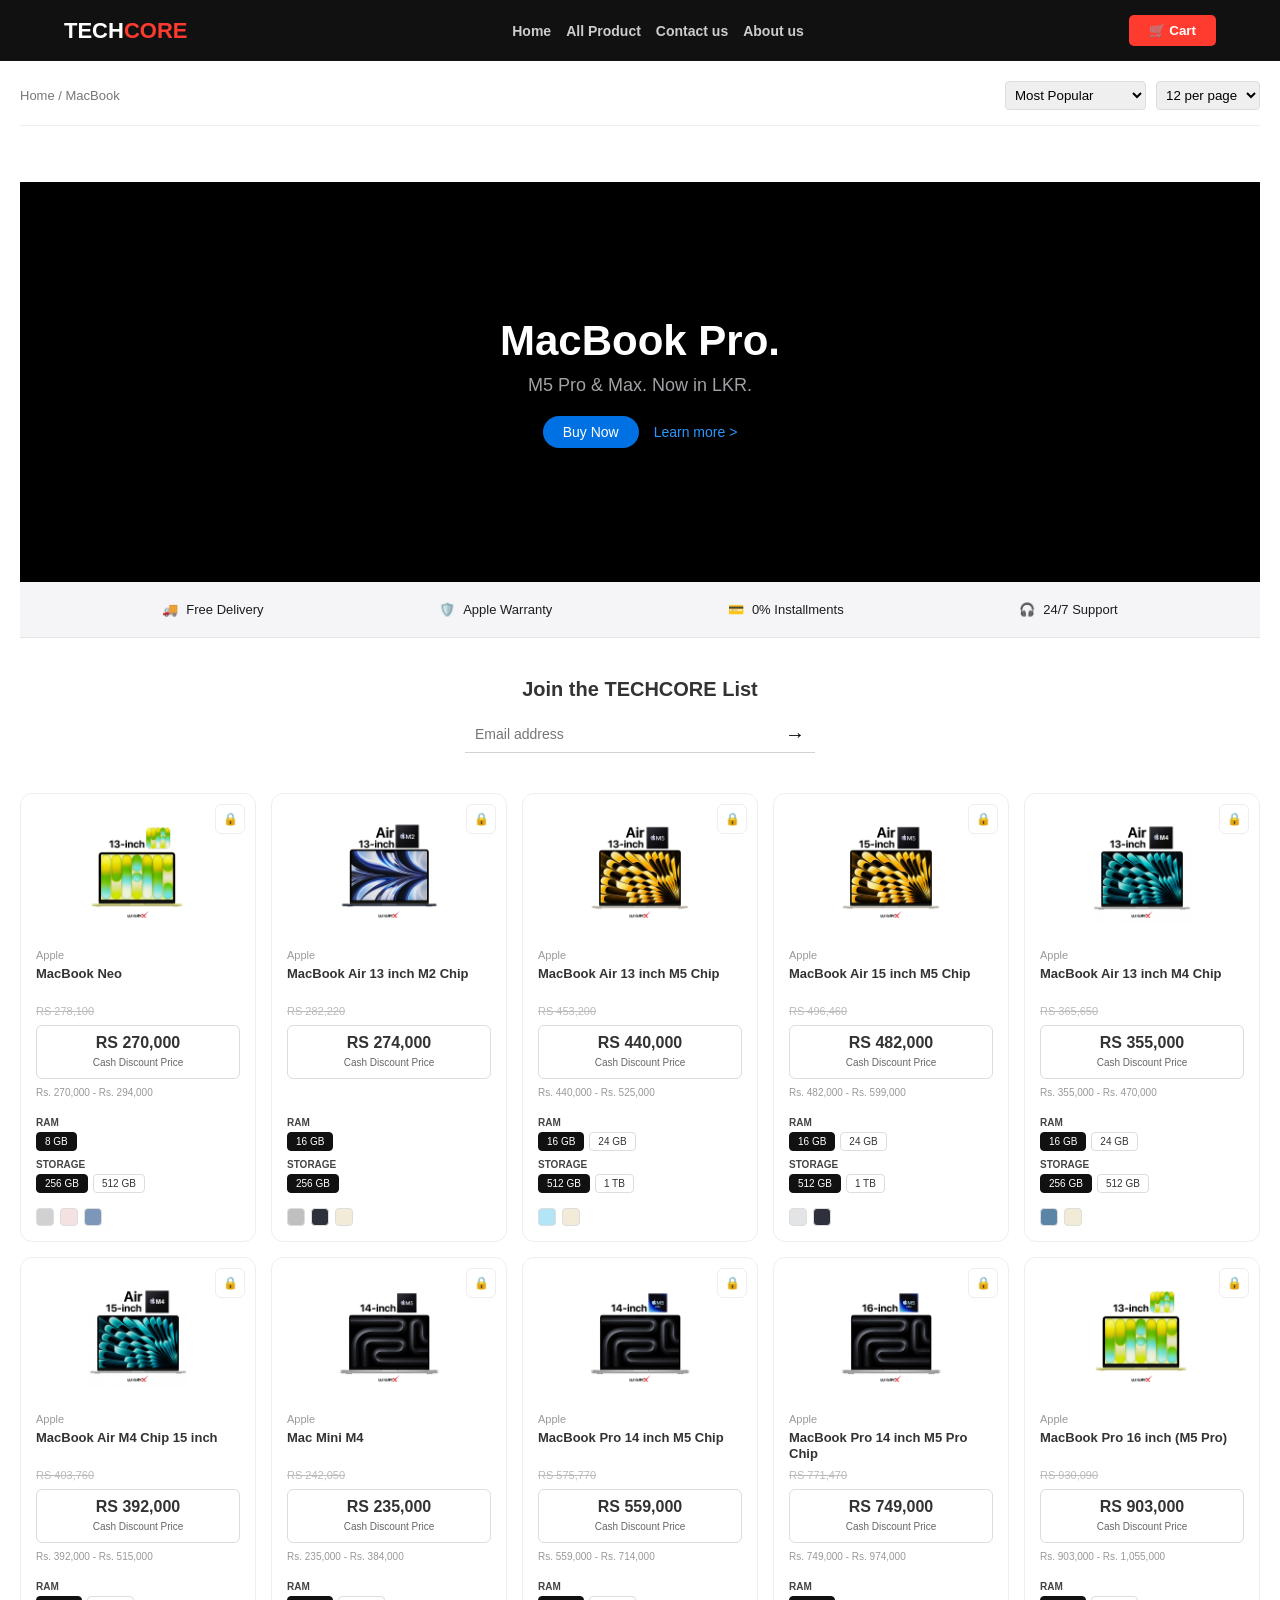
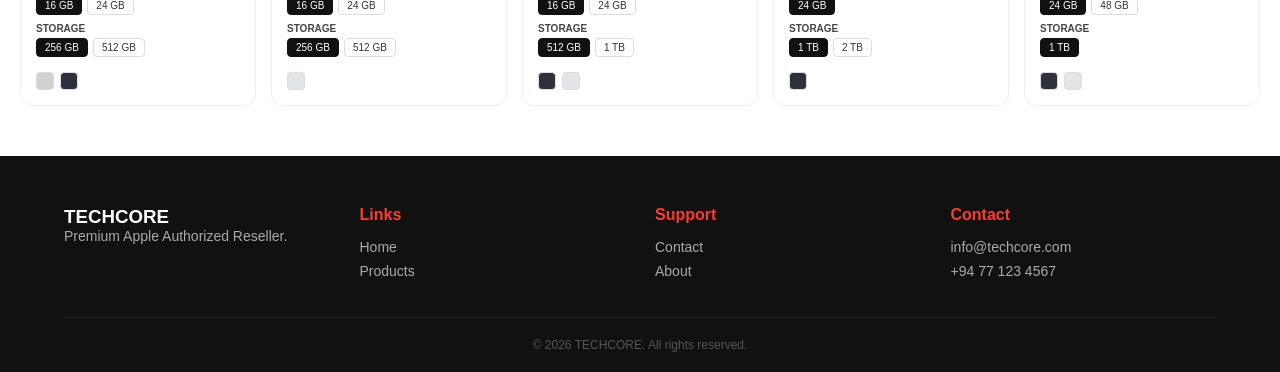
==== index.html @ 7318dd13 "Add files via upload" ====
<!DOCTYPE html>
<html lang="en">
<head>
    <meta charset="UTF-8">
    <meta name="viewport" content="width=device-width, initial-scale=1.0">
    <title>TECHCORE | MacBook Collection</title>
    <link rel="stylesheet" href="./style/style.css">
</head>
<body>

<nav class="navbar">
    <div class="logo">TECH<span>CORE</span></div>
    <div class="nav-links">
        <a href="#"><b>Home</b></a>
        <a href="#"><b>All Product</b></a>
        <a href="#"><b>Contact us</b></a>
        <a href="#"><b>About us</b></a>
    </div>
    <button class="cart-btn">🛒 Cart</button>
</nav>

<main class="container">
    <header class="toolbar">
        <div class="breadcrumb">Home / MacBook</div>
        <div class="sort-options">
            <select><option>Most Popular</option><option>Price: Low to High</option><option>Price: High to Low</option></select>
            <select><option>12 per page</option><option>24 per page</option></select>
        </div>
    </header>

    <br><br>
    <section class="hero-mini">
        <div class="hero-text">
            <h1>MacBook Pro.</h1>
            <p>M5 Pro & Max. Now in LKR.</p>
            <div class="hero-links">
                <a href="#" class="btn-sm">Buy Now</a>
                <a href="#" class="lnk-sm">Learn more ></a>
            </div>
        </div>
    </section>

    <section class="trust-bar">
        <div class="trust-item"><span>🚚</span> Free Delivery</div>
        <div class="trust-item"><span>🛡️</span> Apple Warranty</div>
        <div class="trust-item"><span>💳</span> 0% Installments</div>
        <div class="trust-item"><span>🎧</span> 24/7 Support</div>
    </section>

    <section class="news-slim">
        <h3>Join the TECHCORE List</h3>
        <form class="slim-form">
            <input type="email" placeholder="Email address" required>
            <button type="submit">→</button>
        </form>
    </section>

    <div class="product-grid">
        <div class="card">
            <div class="lock">🔒</div>
            <img src="images/mac1.jpg" class="p-img" alt="MacBook">
            <p class="brand">Apple</p>
            <h3 class="title">MacBook Neo</h3>
            <p class="old-price">RS 278,100</p>
            <div class="price-box"><b>RS 270,000</b><span>Cash Discount Price</span></div>
            <p class="range">Rs. 270,000 - Rs. 294,000</p>
            <p class="label">RAM</p><div class="tags"><span class="active">8 GB</span></div>
            <p class="label">STORAGE</p><div class="tags"><span class="active">256 GB</span><span>512 GB</span></div>
            <div class="colors"><div style="background:#d1d1d1"></div><div style="background:#f5e1e1"></div><div style="background:#7d97bb"></div></div>
        </div>

        <div class="card">
            <div class="lock">🔒</div>
            <img src="images/mac2.jpg" class="p-img" alt="MacBook">
            <p class="brand">Apple</p>
            <h3 class="title">MacBook Air 13 inch M2 Chip</h3>
            <p class="old-price">RS 282,220</p>
            <div class="price-box"><b>RS 274,000</b><span>Cash Discount Price</span></div>
            <p class="range">&nbsp;</p>
            <p class="label">RAM</p><div class="tags"><span class="active">16 GB</span></div>
            <p class="label">STORAGE</p><div class="tags"><span class="active">256 GB</span></div>
            <div class="colors"><div style="background:#c0c0c0"></div><div style="background:#2e313c"></div><div style="background:#f1ebd8"></div></div>
        </div>

        <div class="card">
            <div class="lock">🔒</div>
            <img src="images/mac3.jpg" class="p-img" alt="MacBook">
            <p class="brand">Apple</p>
            <h3 class="title">MacBook Air 13 inch M5 Chip</h3>
            <p class="old-price">RS 453,200</p>
            <div class="price-box"><b>RS 440,000</b><span>Cash Discount Price</span></div>
            <p class="range">Rs. 440,000 - Rs. 525,000</p>
            <p class="label">RAM</p><div class="tags"><span class="active">16 GB</span><span>24 GB</span></div>
            <p class="label">STORAGE</p><div class="tags"><span class="active">512 GB</span><span>1 TB</span></div>
            <div class="colors"><div style="background:#b2e5f5"></div><div style="background:#f1ebd8"></div></div>
        </div>

        <div class="card">
            <div class="lock">🔒</div>
            <img src="images/mac4.jpg" class="p-img" alt="MacBook">
            <p class="brand">Apple</p>
            <h3 class="title">MacBook Air 15 inch M5 Chip</h3>
            <p class="old-price">RS 496,460</p>
            <div class="price-box"><b>RS 482,000</b><span>Cash Discount Price</span></div>
            <p class="range">Rs. 482,000 - Rs. 599,000</p>
            <p class="label">RAM</p><div class="tags"><span class="active">16 GB</span><span>24 GB</span></div>
            <p class="label">STORAGE</p><div class="tags"><span class="active">512 GB</span><span>1 TB</span></div>
            <div class="colors"><div style="background:#e3e4e5"></div><div style="background:#2e313c"></div></div>
        </div>

        <div class="card">
            <div class="lock">🔒</div>
            <img src="images/mac5.jpg" class="p-img" alt="MacBook">
            <p class="brand">Apple</p>
            <h3 class="title">MacBook Air 13 inch M4 Chip</h3>
            <p class="old-price">RS 365,650</p>
            <div class="price-box"><b>RS 355,000</b><span>Cash Discount Price</span></div>
            <p class="range">Rs. 355,000 - Rs. 470,000</p>
            <p class="label">RAM</p><div class="tags"><span class="active">16 GB</span><span>24 GB</span></div>
            <p class="label">STORAGE</p><div class="tags"><span class="active">256 GB</span><span>512 GB</span></div>
            <div class="colors"><div style="background:#5b85a6"></div><div style="background:#f1ebd8"></div></div>
        </div>

        <div class="card">
            <div class="lock">🔒</div>
            <img src="images/mac6.jpg" class="p-img" alt="MacBook">
            <p class="brand">Apple</p>
            <h3 class="title">MacBook Air M4 Chip 15 inch</h3>
            <p class="old-price">RS 403,760</p>
            <div class="price-box"><b>RS 392,000</b><span>Cash Discount Price</span></div>
            <p class="range">Rs. 392,000 - Rs. 515,000</p>
            <p class="label">RAM</p><div class="tags"><span class="active">16 GB</span><span>24 GB</span></div>
            <p class="label">STORAGE</p><div class="tags"><span class="active">256 GB</span><span>512 GB</span></div>
            <div class="colors"><div style="background:#d1d1d1"></div><div style="background:#2e313c"></div></div>
        </div>

        <div class="card">
            <div class="lock">🔒</div>
            <img src="images/mac7.jpg" class="p-img" alt="MacBook">
            <p class="brand">Apple</p>
            <h3 class="title">Mac Mini M4</h3>
            <p class="old-price">RS 242,050</p>
            <div class="price-box"><b>RS 235,000</b><span>Cash Discount Price</span></div>
            <p class="range">Rs. 235,000 - Rs. 384,000</p>
            <p class="label">RAM</p><div class="tags"><span class="active">16 GB</span><span>24 GB</span></div>
            <p class="label">STORAGE</p><div class="tags"><span class="active">256 GB</span><span>512 GB</span></div>
            <div class="colors"><div style="background:#e3e4e5"></div></div>
        </div>

        <div class="card">
            <div class="lock">🔒</div>
            <img src="images/mac8.jpg" class="p-img" alt="MacBook">
            <p class="brand">Apple</p>
            <h3 class="title">MacBook Pro 14 inch M5 Chip</h3>
            <p class="old-price">RS 575,770</p>
            <div class="price-box"><b>RS 559,000</b><span>Cash Discount Price</span></div>
            <p class="range">Rs. 559,000 - Rs. 714,000</p>
            <p class="label">RAM</p><div class="tags"><span class="active">16 GB</span><span>24 GB</span></div>
            <p class="label">STORAGE</p><div class="tags"><span class="active">512 GB</span><span>1 TB</span></div>
            <div class="colors"><div style="background:#2e313c"></div><div style="background:#e3e4e5"></div></div>
        </div>

        <div class="card">
            <div class="lock">🔒</div>
            <img src="images/mac9.jpg" class="p-img" alt="MacBook">
            <p class="brand">Apple</p>
            <h3 class="title">MacBook Pro 14 inch M5 Pro Chip</h3>
            <p class="old-price">RS 771,470</p>
            <div class="price-box"><b>RS 749,000</b><span>Cash Discount Price</span></div>
            <p class="range">Rs. 749,000 - Rs. 974,000</p>
            <p class="label">RAM</p><div class="tags"><span class="active">24 GB</span></div>
            <p class="label">STORAGE</p><div class="tags"><span class="active">1 TB</span><span>2 TB</span></div>
            <div class="colors"><div style="background:#2e313c"></div></div>
        </div>

        <div class="card">
            <div class="lock">🔒</div>
            <img src="images/mac1.jpg" class="p-img" alt="MacBook">
            <p class="brand">Apple</p>
            <h3 class="title">MacBook Pro 16 inch (M5 Pro)</h3>
            <p class="old-price">RS 930,090</p>
            <div class="price-box"><b>RS 903,000</b><span>Cash Discount Price</span></div>
            <p class="range">Rs. 903,000 - Rs. 1,055,000</p>
            <p class="label">RAM</p><div class="tags"><span class="active">24 GB</span><span>48 GB</span></div>
            <p class="label">STORAGE</p><div class="tags"><span class="active">1 TB</span></div>
            <div class="colors"><div style="background:#2e313c"></div><div style="background:#e3e4e5"></div></div>
        </div>
    </div>
</main>

<footer class="footer">
    <div class="f-content">
        <div class="f-col"><h3>TECH<span>CORE</span></h3><p>Premium Apple Authorized Reseller.</p></div>
        <div class="f-col"><h4>Links</h4><a href="#">Home</a><a href="#">Products</a></div>
        <div class="f-col"><h4>Support</h4><a href="#">Contact</a><a href="#">About</a></div>
        <div class="f-col"><h4>Contact</h4><p>info@techcore.com</p><p>+94 77 123 4567</p></div>
    </div>
    <div class="f-bottom">&copy; 2026 TECHCORE. All rights reserved.</div>
</footer>

</body>
</html>
---- style/style.css ----
* { margin: 0; padding: 0; box-sizing: border-box; font-family: 'Segoe UI', Tahoma, Geneva, Verdana, sans-serif; }
body { background: #fff; color: #333; }

/* Navbar */
.navbar { display: flex; justify-content: space-between; align-items: center; background: #111; color: #fff; padding: 15px 5%; position: sticky; top: 0; z-index: 100; flex-wrap: wrap; gap: 15px;}
.logo { font-weight: 800; font-size: 22px; }
.logo span { color: #ff3b30; }
.nav-links { display: flex; flex-wrap: wrap; gap: 15px; }
.nav-links a { color: #ccc; text-decoration: none; font-size: 14px; }
.nav-links a:hover { color: #fff; }
.cart-btn { background: #ff3b30; color: #fff; border: none; padding: 8px 20px; border-radius: 5px; font-weight: 600; cursor: pointer; }

/* Main Container */
.container { max-width: 1400px; margin: 20px auto; padding: 0 20px; }
.toolbar { display: flex; justify-content: space-between; align-items: center; flex-wrap: wrap; gap: 15px; border-bottom: 1px solid #eee; padding-bottom: 15px; margin-bottom: 20px; font-size: 13px; color: #777; }
.sort-options { display: flex; gap: 10px; }
.sort-options select { padding: 5px; border: 1px solid #ddd; border-radius: 4px; }

/* Grid & Cards */
.product-grid { display: grid; grid-template-columns: repeat(5, 1fr); gap: 15px; }
.card { border: 1px solid #eee; padding: 15px; border-radius: 12px; position: relative; display: flex; flex-direction: column; }
.lock { position: absolute; top: 10px; right: 10px; border: 1px solid #eee; width: 30px; height: 30px; display: flex; align-items: center; justify-content: center; border-radius: 6px; font-size: 12px; }
.p-img { width: 100%; height: 130px; object-fit: contain; margin-bottom: 10px; }
.brand { font-size: 11px; color: #999; }
.title { font-size: 13px; margin: 5px 0; min-height: 34px; line-height: 1.2; }
.old-price { font-size: 11px; color: #bbb; text-decoration: line-through; }
.price-box { border: 1px solid #ddd; text-align: center; padding: 8px; border-radius: 6px; margin: 8px 0; }
.price-box b { display: block; font-size: 16px; }
.price-box span { font-size: 10px; color: #666; }
.range { font-size: 10px; color: #999; margin-bottom: 10px; min-height: 12px; }

/* Specs & Tags */
.label { font-size: 10px; font-weight: 700; color: #444; margin: 8px 0 4px; text-transform: uppercase; }
.tags { display: flex; gap: 5px; flex-wrap: wrap; }
.tags span { font-size: 10px; padding: 3px 8px; border: 1px solid #ddd; border-radius: 4px; }
.tags span.active { background: #111; color: #fff; border-color: #111; }

/* Colors */
.colors { display: flex; gap: 6px; margin-top: auto; padding-top: 15px; }
.colors div { width: 18px; height: 18px; border-radius: 4px; border: 1px solid #ddd; cursor: pointer; }

/* Footer */
.footer { background: #111; color: #fff; padding: 50px 5% 20px; margin-top: 50px; }
.f-content { display: flex; justify-content: space-between; flex-wrap: wrap; gap: 30px; }
.f-col { flex: 1; min-width: 200px; }
.f-col h4 { color: #ff3b30; margin-bottom: 15px; }
.f-col a, .f-col p { display: block; color: #aaa; text-decoration: none; font-size: 14px; margin-bottom: 8px; }
.f-bottom { text-align: center; border-top: 1px solid #222; margin-top: 30px; padding-top: 20px; font-size: 12px; color: #555; }

/* --- MINI HERO --- */
.hero-mini { height: 400px; background: #000; display: flex; align-items: center; justify-content: center; color: #fff; text-align: center; padding: 0 20px;}
.hero-text h1 { font-size: 42px; font-weight: 600; }
.hero-text p { font-size: 18px; margin: 10px 0 20px; color: #a1a1a6; }
.hero-links { display: flex; gap: 15px; justify-content: center; align-items: center; }
.btn-sm { background: #0071e3; color: #fff; padding: 8px 20px; border-radius: 20px; text-decoration: none; font-size: 14px; }
.lnk-sm { color: #2997ff; text-decoration: none; font-size: 14px; }

/* --- COMPACT TRUST BAR --- */
.trust-bar { display: flex; justify-content: space-around; flex-wrap: wrap; padding: 20px 5%; background: #f5f5f7; border-bottom: 1px solid #e5e5e5; gap: 15px;}
.trust-item { font-size: 13px; font-weight: 500; color: #1d1d1f; display: flex; align-items: center; gap: 8px; }

/* --- SLIM NEWSLETTER --- */
.news-slim { padding: 40px 20px; text-align: center; background: #fff; }
.news-slim h3 { font-size: 20px; margin-bottom: 15px; font-weight: 600; }
.slim-form { display: flex; max-width: 350px; margin: 0 auto; border-bottom: 1px solid #d2d2d2; }
.slim-form input { flex: 1; border: none; padding: 10px; outline: none; font-size: 14px; }
.slim-form button { background: none; border: none; font-size: 20px; cursor: pointer; padding: 0 10px; }

/* ================= RESPONSIVE MEDIA QUERIES ================= */

/* Large Tablets & Small Laptops */
@media (max-width: 1200px) {
    .product-grid { grid-template-columns: repeat(4, 1fr); }
}

/* Tablets */
@media (max-width: 992px) {
    .product-grid { grid-template-columns: repeat(3, 1fr); }
    .hero-text h1 { font-size: 36px; }
}

/* Mobile Landscape & Smaller Tablets */
@media (max-width: 768px) {
    .product-grid { grid-template-columns: repeat(2, 1fr); }
    
    /* Navbar adjustments */
    .navbar { flex-direction: column; text-align: center; }
    .nav-links { justify-content: center; }
    
    /* Toolbar adjustments */
    .toolbar { flex-direction: column; justify-content: center; text-align: center; }
    
    /* Hero adjustments */
    .hero-mini { height: 350px; }
    .hero-text h1 { font-size: 30px; }
    
    /* Footer adjustments */
    .f-content { flex-direction: column; text-align: center; }
}

/* Mobile Portrait */
@media (max-width: 576px) {
    .product-grid { grid-template-columns: 1fr; }
    
    /* Toolbar sort options stack */
    .sort-options { flex-direction: column; width: 100%; }
    .sort-options select { width: 100%; margin: 0; }
    
    /* Trust Bar stack */
    .trust-bar { flex-direction: column; align-items: center; }
    .trust-item { width: auto; justify-content: center; }
    
    /* Hero adjustments */
    .hero-mini { height: 300px; }
    .hero-text h1 { font-size: 26px; }
    .hero-text p { font-size: 16px; }
}
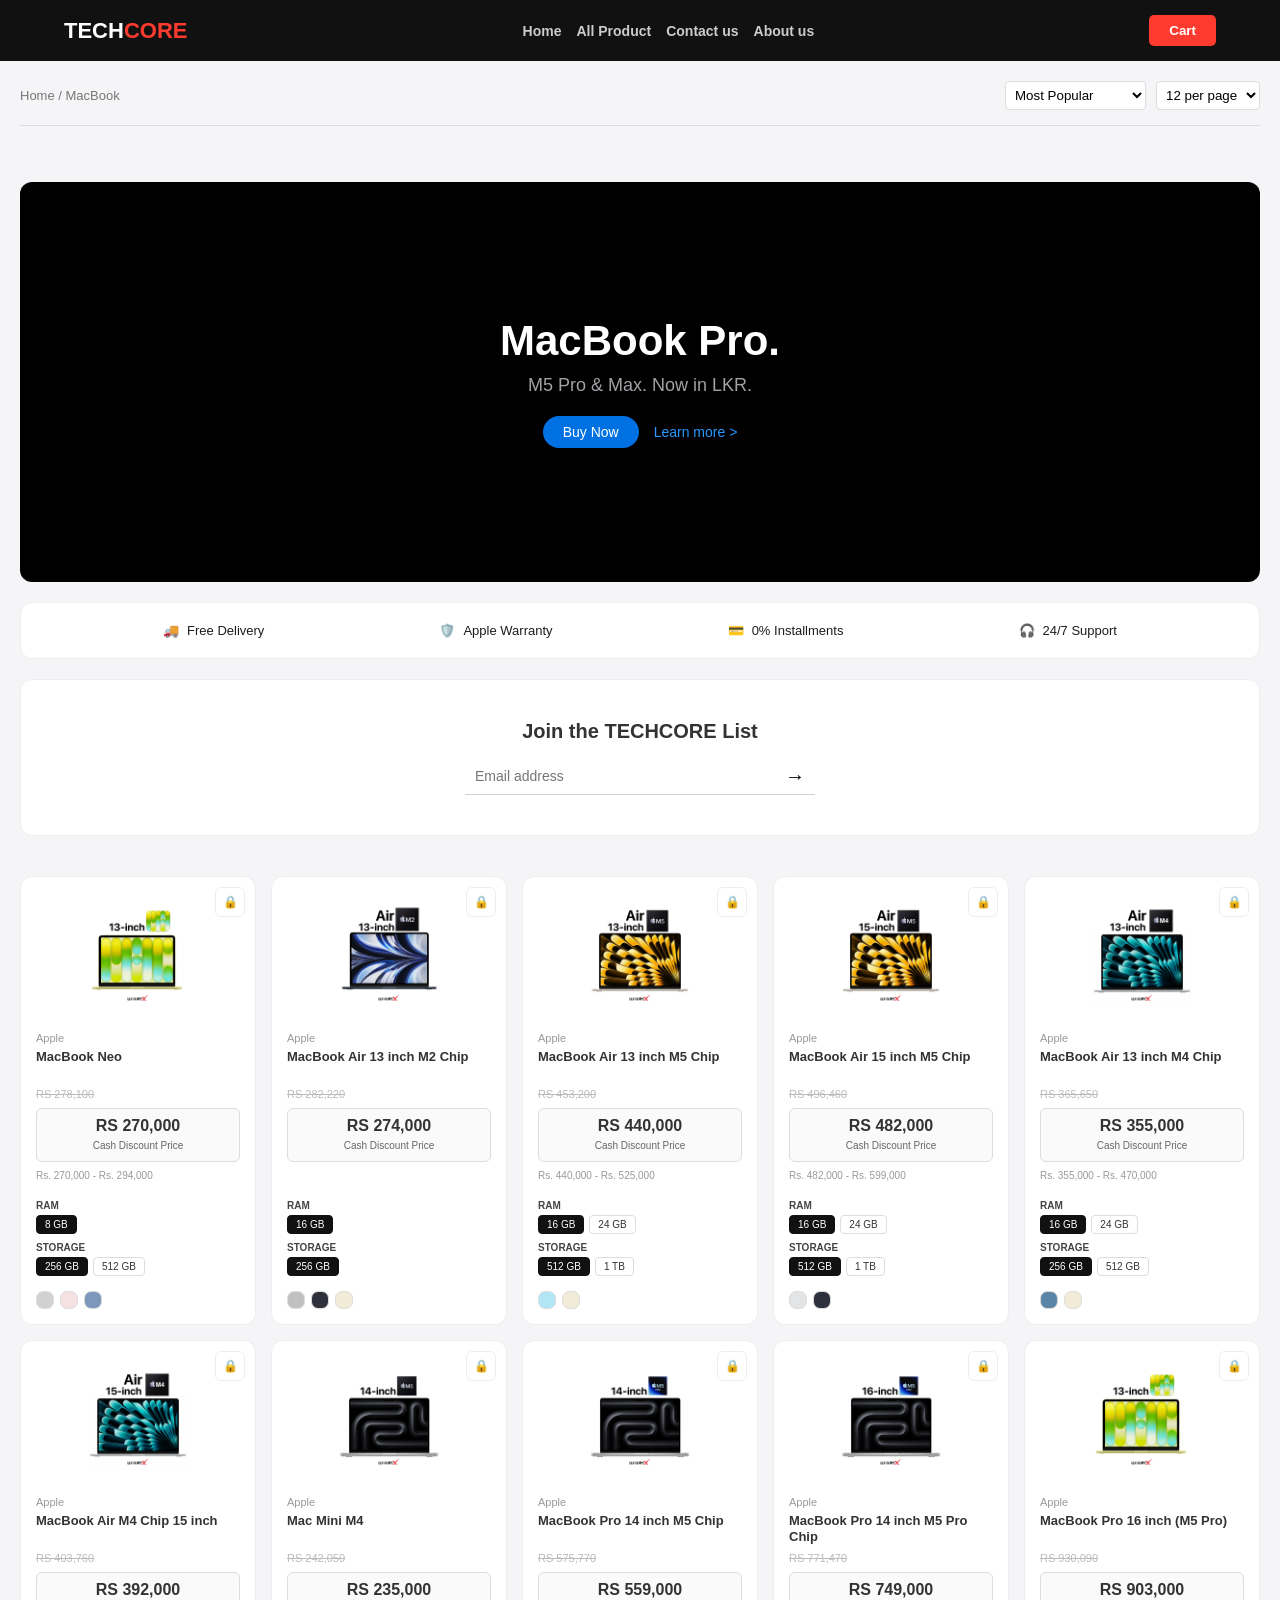
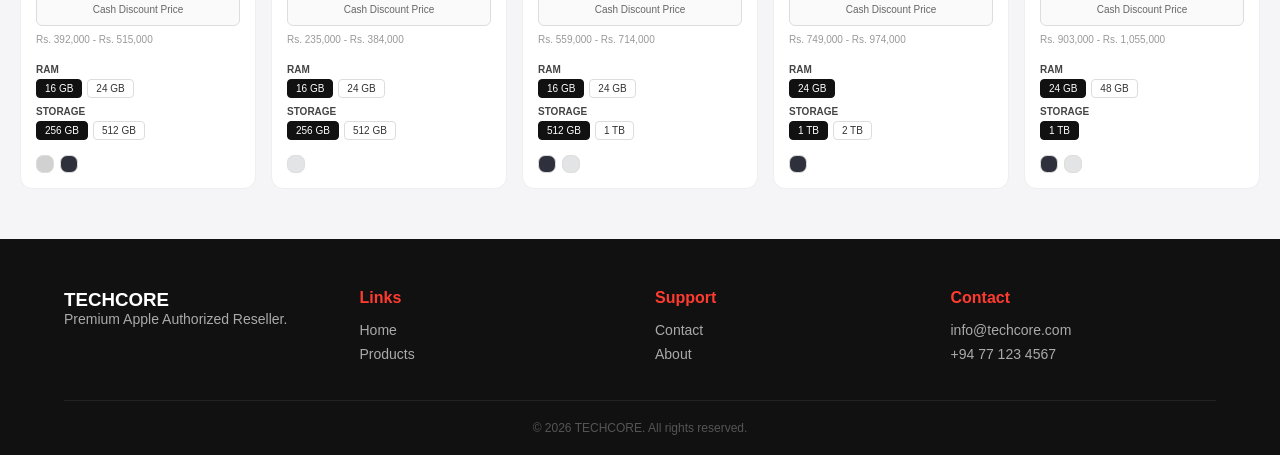
==== commit 71ea7f98: "Add files via upload" ====
--- a/index.html
+++ b/index.html
@@ -16,7 +16,7 @@
         <a href="#"><b>Contact us</b></a>
         <a href="#"><b>About us</b></a>
     </div>
-    <button class="cart-btn">🛒 Cart</button>
+    <button class="cart-btn"><b>Cart</b></button>
 </nav>
 
 <main class="container">
--- a/style/style.css
+++ b/style/style.css
@@ -1,5 +1,7 @@
 * { margin: 0; padding: 0; box-sizing: border-box; font-family: 'Segoe UI', Tahoma, Geneva, Verdana, sans-serif; }
-body { background: #fff; color: #333; }
+
+/* UPDATED: Background color for the whole page */
+body { background: #f5f5f7; color: #333; }
 
 /* Navbar */
 .navbar { display: flex; justify-content: space-between; align-items: center; background: #111; color: #fff; padding: 15px 5%; position: sticky; top: 0; z-index: 100; flex-wrap: wrap; gap: 15px;}
@@ -12,19 +14,23 @@
 
 /* Main Container */
 .container { max-width: 1400px; margin: 20px auto; padding: 0 20px; }
-.toolbar { display: flex; justify-content: space-between; align-items: center; flex-wrap: wrap; gap: 15px; border-bottom: 1px solid #eee; padding-bottom: 15px; margin-bottom: 20px; font-size: 13px; color: #777; }
+.toolbar { display: flex; justify-content: space-between; align-items: center; flex-wrap: wrap; gap: 15px; border-bottom: 1px solid #ddd; padding-bottom: 15px; margin-bottom: 20px; font-size: 13px; color: #777; }
 .sort-options { display: flex; gap: 10px; }
-.sort-options select { padding: 5px; border: 1px solid #ddd; border-radius: 4px; }
+.sort-options select { padding: 5px; border: 1px solid #ddd; border-radius: 4px; background: #fff; }
 
 /* Grid & Cards */
 .product-grid { display: grid; grid-template-columns: repeat(5, 1fr); gap: 15px; }
-.card { border: 1px solid #eee; padding: 15px; border-radius: 12px; position: relative; display: flex; flex-direction: column; }
-.lock { position: absolute; top: 10px; right: 10px; border: 1px solid #eee; width: 30px; height: 30px; display: flex; align-items: center; justify-content: center; border-radius: 6px; font-size: 12px; }
+
+/* UPDATED: Card background to white to pop against the gray body */
+.card { background: #fff; border: 1px solid #eee; padding: 15px; border-radius: 12px; position: relative; display: flex; flex-direction: column; transition: transform 0.2s; }
+.card:hover { transform: translateY(-5px); box-shadow: 0 10px 20px rgba(0,0,0,0.05); }
+
+.lock { position: absolute; top: 10px; right: 10px; border: 1px solid #eee; width: 30px; height: 30px; display: flex; align-items: center; justify-content: center; border-radius: 6px; font-size: 12px; background: #fff; }
 .p-img { width: 100%; height: 130px; object-fit: contain; margin-bottom: 10px; }
 .brand { font-size: 11px; color: #999; }
-.title { font-size: 13px; margin: 5px 0; min-height: 34px; line-height: 1.2; }
+.title { font-size: 13px; margin: 5px 0; min-height: 34px; line-height: 1.2; font-weight: 600; }
 .old-price { font-size: 11px; color: #bbb; text-decoration: line-through; }
-.price-box { border: 1px solid #ddd; text-align: center; padding: 8px; border-radius: 6px; margin: 8px 0; }
+.price-box { border: 1px solid #ddd; text-align: center; padding: 8px; border-radius: 6px; margin: 8px 0; background: #fafafa; }
 .price-box b { display: block; font-size: 16px; }
 .price-box span { font-size: 10px; color: #666; }
 .range { font-size: 10px; color: #999; margin-bottom: 10px; min-height: 12px; }
@@ -32,12 +38,12 @@
 /* Specs & Tags */
 .label { font-size: 10px; font-weight: 700; color: #444; margin: 8px 0 4px; text-transform: uppercase; }
 .tags { display: flex; gap: 5px; flex-wrap: wrap; }
-.tags span { font-size: 10px; padding: 3px 8px; border: 1px solid #ddd; border-radius: 4px; }
+.tags span { font-size: 10px; padding: 3px 8px; border: 1px solid #ddd; border-radius: 4px; background: #fff; }
 .tags span.active { background: #111; color: #fff; border-color: #111; }
 
 /* Colors */
 .colors { display: flex; gap: 6px; margin-top: auto; padding-top: 15px; }
-.colors div { width: 18px; height: 18px; border-radius: 4px; border: 1px solid #ddd; cursor: pointer; }
+.colors div { width: 18px; height: 18px; border-radius: 40%; border: 1px solid #ddd; cursor: pointer; }
 
 /* Footer */
 .footer { background: #111; color: #fff; padding: 50px 5% 20px; margin-top: 50px; }
@@ -48,7 +54,7 @@
 .f-bottom { text-align: center; border-top: 1px solid #222; margin-top: 30px; padding-top: 20px; font-size: 12px; color: #555; }
 
 /* --- MINI HERO --- */
-.hero-mini { height: 400px; background: #000; display: flex; align-items: center; justify-content: center; color: #fff; text-align: center; padding: 0 20px;}
+.hero-mini { height: 400px; background: #000; display: flex; align-items: center; justify-content: center; color: #fff; text-align: center; padding: 0 20px; border-radius: 12px; margin-bottom: 20px;}
 .hero-text h1 { font-size: 42px; font-weight: 600; }
 .hero-text p { font-size: 18px; margin: 10px 0 20px; color: #a1a1a6; }
 .hero-links { display: flex; gap: 15px; justify-content: center; align-items: center; }
@@ -56,61 +62,42 @@
 .lnk-sm { color: #2997ff; text-decoration: none; font-size: 14px; }
 
 /* --- COMPACT TRUST BAR --- */
-.trust-bar { display: flex; justify-content: space-around; flex-wrap: wrap; padding: 20px 5%; background: #f5f5f7; border-bottom: 1px solid #e5e5e5; gap: 15px;}
+.trust-bar { display: flex; justify-content: space-around; flex-wrap: wrap; padding: 20px 5%; background: #fff; border: 1px solid #eee; border-radius: 12px; margin-bottom: 20px; gap: 15px;}
 .trust-item { font-size: 13px; font-weight: 500; color: #1d1d1f; display: flex; align-items: center; gap: 8px; }
 
 /* --- SLIM NEWSLETTER --- */
-.news-slim { padding: 40px 20px; text-align: center; background: #fff; }
+.news-slim { padding: 40px 20px; text-align: center; background: #fff; border-radius: 12px; margin-bottom: 40px; border: 1px solid #eee; }
 .news-slim h3 { font-size: 20px; margin-bottom: 15px; font-weight: 600; }
 .slim-form { display: flex; max-width: 350px; margin: 0 auto; border-bottom: 1px solid #d2d2d2; }
-.slim-form input { flex: 1; border: none; padding: 10px; outline: none; font-size: 14px; }
+.slim-form input { flex: 1; border: none; padding: 10px; outline: none; font-size: 14px; background: transparent; }
 .slim-form button { background: none; border: none; font-size: 20px; cursor: pointer; padding: 0 10px; }
 
 /* ================= RESPONSIVE MEDIA QUERIES ================= */
 
-/* Large Tablets & Small Laptops */
 @media (max-width: 1200px) {
     .product-grid { grid-template-columns: repeat(4, 1fr); }
 }
 
-/* Tablets */
 @media (max-width: 992px) {
     .product-grid { grid-template-columns: repeat(3, 1fr); }
     .hero-text h1 { font-size: 36px; }
 }
 
-/* Mobile Landscape & Smaller Tablets */
 @media (max-width: 768px) {
     .product-grid { grid-template-columns: repeat(2, 1fr); }
-    
-    /* Navbar adjustments */
     .navbar { flex-direction: column; text-align: center; }
     .nav-links { justify-content: center; }
-    
-    /* Toolbar adjustments */
     .toolbar { flex-direction: column; justify-content: center; text-align: center; }
-    
-    /* Hero adjustments */
     .hero-mini { height: 350px; }
     .hero-text h1 { font-size: 30px; }
-    
-    /* Footer adjustments */
     .f-content { flex-direction: column; text-align: center; }
 }
 
-/* Mobile Portrait */
 @media (max-width: 576px) {
     .product-grid { grid-template-columns: 1fr; }
-    
-    /* Toolbar sort options stack */
     .sort-options { flex-direction: column; width: 100%; }
     .sort-options select { width: 100%; margin: 0; }
-    
-    /* Trust Bar stack */
     .trust-bar { flex-direction: column; align-items: center; }
-    .trust-item { width: auto; justify-content: center; }
-    
-    /* Hero adjustments */
     .hero-mini { height: 300px; }
     .hero-text h1 { font-size: 26px; }
     .hero-text p { font-size: 16px; }
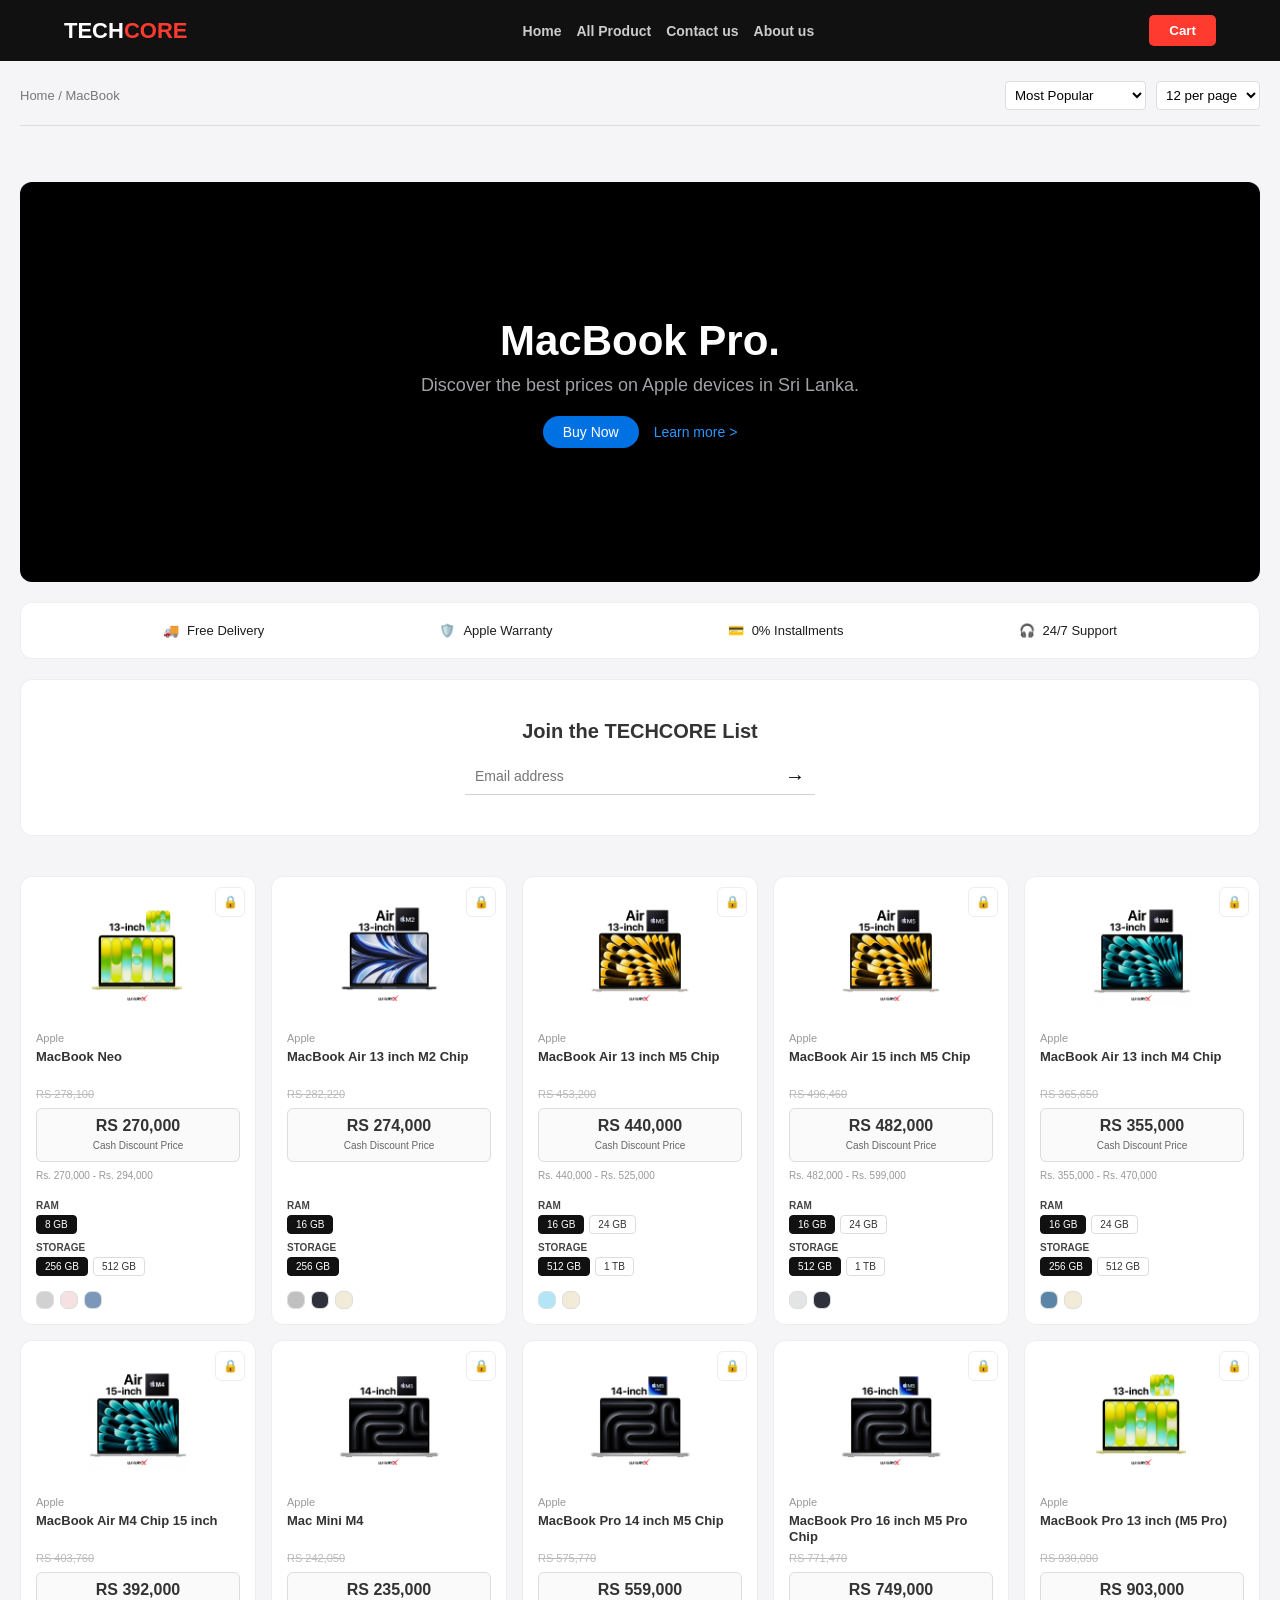
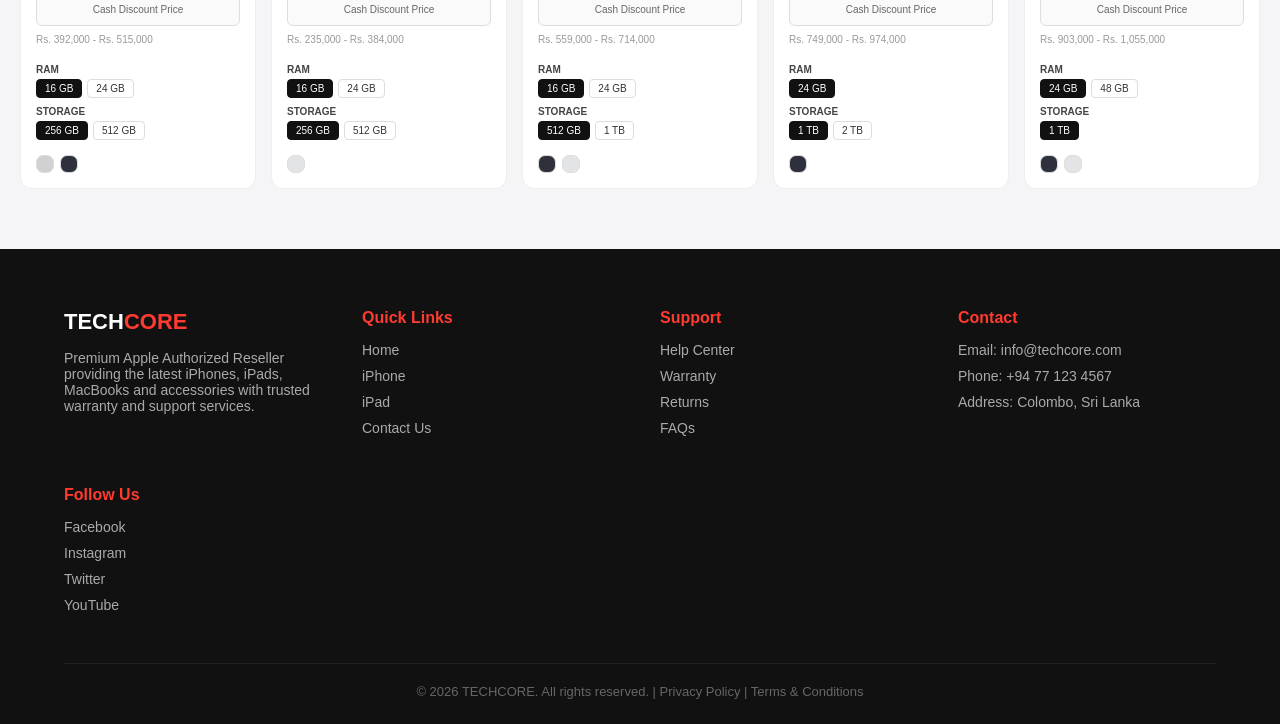
==== commit 71db9c09: "Add files via upload" ====
--- a/index.html
+++ b/index.html
@@ -11,10 +11,10 @@
 <nav class="navbar">
     <div class="logo">TECH<span>CORE</span></div>
     <div class="nav-links">
-        <a href="#"><b>Home</b></a>
-        <a href="#"><b>All Product</b></a>
-        <a href="#"><b>Contact us</b></a>
-        <a href="#"><b>About us</b></a>
+        <a href="index.html"><b>Home</b></a>
+        <a href="all-product.html"><b>All Product</b></a>
+        <a href="Contact.html"><b>Contact us</b></a>
+        <a href="About.html"><b>About us</b></a>
     </div>
     <button class="cart-btn"><b>Cart</b></button>
 </nav>
@@ -32,7 +32,7 @@
     <section class="hero-mini">
         <div class="hero-text">
             <h1>MacBook Pro.</h1>
-            <p>M5 Pro & Max. Now in LKR.</p>
+            <p>Discover the best prices on Apple devices in Sri Lanka.</p>
             <div class="hero-links">
                 <a href="#" class="btn-sm">Buy Now</a>
                 <a href="#" class="lnk-sm">Learn more ></a>
@@ -164,7 +164,7 @@
             <div class="lock">🔒</div>
             <img src="images/mac9.jpg" class="p-img" alt="MacBook">
             <p class="brand">Apple</p>
-            <h3 class="title">MacBook Pro 14 inch M5 Pro Chip</h3>
+            <h3 class="title">MacBook Pro 16 inch M5 Pro Chip</h3>
             <p class="old-price">RS 771,470</p>
             <div class="price-box"><b>RS 749,000</b><span>Cash Discount Price</span></div>
             <p class="range">Rs. 749,000 - Rs. 974,000</p>
@@ -177,7 +177,7 @@
             <div class="lock">🔒</div>
             <img src="images/mac1.jpg" class="p-img" alt="MacBook">
             <p class="brand">Apple</p>
-            <h3 class="title">MacBook Pro 16 inch (M5 Pro)</h3>
+            <h3 class="title">MacBook Pro 13 inch (M5 Pro)</h3>
             <p class="old-price">RS 930,090</p>
             <div class="price-box"><b>RS 903,000</b><span>Cash Discount Price</span></div>
             <p class="range">Rs. 903,000 - Rs. 1,055,000</p>
@@ -190,12 +190,50 @@
 
 <footer class="footer">
     <div class="f-content">
-        <div class="f-col"><h3>TECH<span>CORE</span></h3><p>Premium Apple Authorized Reseller.</p></div>
-        <div class="f-col"><h4>Links</h4><a href="#">Home</a><a href="#">Products</a></div>
-        <div class="f-col"><h4>Support</h4><a href="#">Contact</a><a href="#">About</a></div>
-        <div class="f-col"><h4>Contact</h4><p>info@techcore.com</p><p>+94 77 123 4567</p></div>
-    </div>
-    <div class="f-bottom">&copy; 2026 TECHCORE. All rights reserved.</div>
+
+        <div class="f-col">
+            <h3>TECH<span>CORE</span></h3>
+            <p>Premium Apple Authorized Reseller providing the latest iPhones, iPads, MacBooks and accessories with trusted warranty and support services.</p>
+        </div>
+
+        <div class="f-col">
+            <h4>Quick Links</h4>
+            <a href="#">Home</a>
+            <a href="#">iPhone</a>
+            <a href="#">iPad</a>
+            <a href="#">Contact Us</a>
+        </div>
+
+        <div class="f-col">
+            <h4>Support</h4>
+            <a href="#">Help Center</a>
+            <a href="#">Warranty</a>
+            <a href="#">Returns</a>
+            <a href="#">FAQs</a>
+        </div>
+
+        <div class="f-col">
+            <h4>Contact</h4>
+            <p>Email: info@techcore.com</p>
+            <p>Phone: +94 77 123 4567</p>
+            <p>Address: Colombo, Sri Lanka</p>
+        </div>
+
+        <div class="f-col">
+            <h4>Follow Us</h4>
+            <div class="social-links">
+                <a href="#">Facebook</a>
+                <a href="#">Instagram</a>
+                <a href="#">Twitter</a>
+                <a href="#">YouTube</a>
+            </div>
+        </div>
+
+    </div>
+
+    <div class="f-bottom">
+        &copy; 2026 TECHCORE. All rights reserved. | Privacy Policy | Terms & Conditions
+    </div>
 </footer>
 
 </body>
--- a/style/style.css
+++ b/style/style.css
@@ -45,13 +45,101 @@
 .colors { display: flex; gap: 6px; margin-top: auto; padding-top: 15px; }
 .colors div { width: 18px; height: 18px; border-radius: 40%; border: 1px solid #ddd; cursor: pointer; }
 
-/* Footer */
-.footer { background: #111; color: #fff; padding: 50px 5% 20px; margin-top: 50px; }
-.f-content { display: flex; justify-content: space-between; flex-wrap: wrap; gap: 30px; }
-.f-col { flex: 1; min-width: 200px; }
-.f-col h4 { color: #ff3b30; margin-bottom: 15px; }
-.f-col a, .f-col p { display: block; color: #aaa; text-decoration: none; font-size: 14px; margin-bottom: 8px; }
-.f-bottom { text-align: center; border-top: 1px solid #222; margin-top: 30px; padding-top: 20px; font-size: 12px; color: #555; }
+/* footer */
+
+.footer {
+    background: #111;
+    color: #fff;
+    padding: 60px 5% 25px;
+    margin-top: 60px;
+    font-family: Arial, sans-serif;
+}
+
+.f-content {
+    display: flex;
+    justify-content: space-between;
+    flex-wrap: wrap;
+    gap: 40px;
+}
+
+.f-col {
+    flex: 1;
+    min-width: 220px;
+}
+
+.f-col h3 {
+    font-size: 22px;
+    margin-bottom: 15px;
+}
+
+.f-col h3 span {
+    color: #ff3b30;
+}
+
+.f-col h4 {
+    font-size: 16px;
+    margin-bottom: 15px;
+    color: #ff3b30;
+}
+
+.f-col p,
+.f-col a {
+    display: block;
+    color: #aaa;
+    text-decoration: none;
+    font-size: 14px;
+    margin-bottom: 10px;
+    transition: 0.3s;
+}
+
+.f-col a:hover {
+    color: #fff;
+    padding-left: 5px;
+}
+
+.social-links a {
+    display: block;
+    margin-bottom: 10px;
+}
+
+.social-links a:hover {
+    color: #ff3b30;
+}
+
+.f-bottom {
+    text-align: center;
+    border-top: 1px solid #222;
+    margin-top: 40px;
+    padding-top: 20px;
+    font-size: 13px;
+    color: #666;
+}
+
+/* Mobile Fix */
+@media (max-width: 768px) {
+    .f-content {
+        flex-direction: column;
+        gap: 25px;
+        align-items: flex-start;
+        text-align: left;
+    }
+
+    .f-col {
+        min-width: 100%;
+        text-align: left;
+    }
+
+    .f-col h3,
+    .f-col h4,
+    .f-col p,
+    .f-col a {
+        text-align: left;
+    }
+
+    .f-bottom {
+        text-align: left;
+    }
+}
 
 /* --- MINI HERO --- */
 .hero-mini { height: 400px; background: #000; display: flex; align-items: center; justify-content: center; color: #fff; text-align: center; padding: 0 20px; border-radius: 12px; margin-bottom: 20px;}
